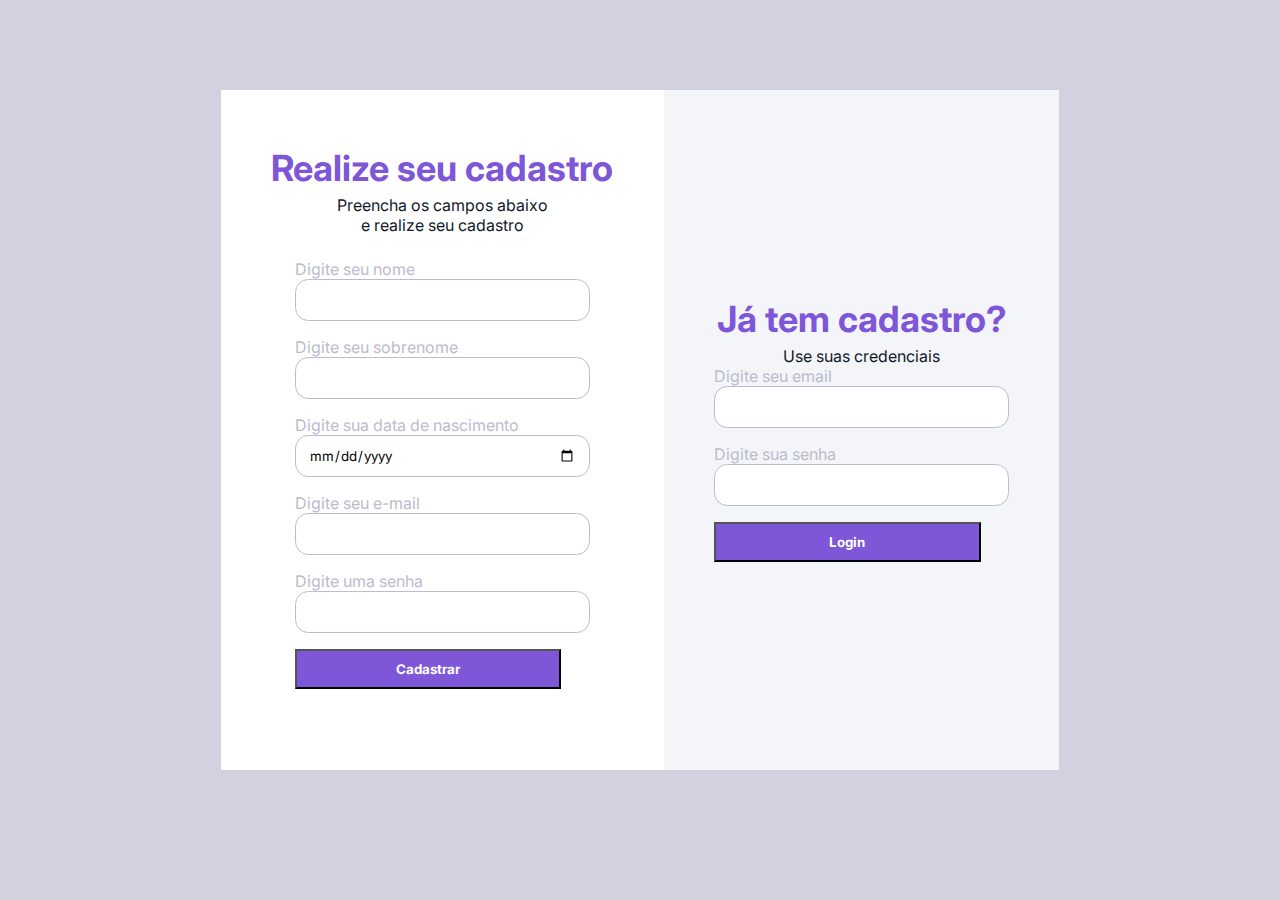
==== index.html @ 94edb0b6 "rename index" ====
<!DOCTYPE html>
<html lang="pt-br">
<head>
    <meta charset="UTF-8">
    <meta http-equiv="X-UA-Compatible" content="IE=edge">
    <meta name="viewport" content="width=,, initial-scale=1.0">
    <link rel="stylesheet" href="./css/signup_style.css">
    <title>Cadastre-se</title>

    <link rel="preconnect" href="https://fonts.googleapis.com">
    <link rel="preconnect" href="https://fonts.gstatic.com" crossorigin>
    <link href="https://fonts.googleapis.com/css2?family=Inter:wght@400;700&display=swap" rel="stylesheet">

</head>
<body>
    
    <main class="container flex">
        <section class="cadastro flex">
            <div class="title"><h1>Realize seu cadastro</h1></div>
            <div class="subtitle"><p>Preencha os campos abaixo<br> e realize seu cadastro</p></div>
            <section class="signup-form flex">
                <form action="#" method="post">
                    <div class="name-field">
                        <label for="name-field">Digite seu nome</label><br>
                        <input type="text" id="name-field">
                    </div>
                    <div class="last-name-field">
                        <label for="last-name-field">Digite seu sobrenome</label><br>
                        <input type="text" id="last-name-field">
                    </div>
                    <div class="birth-field">
                        <label for="birth-field">Digite sua data de nascimento</label><br>
                        <input type="date" id="birth-field">
                    </div>
                    <div class="mail-field">
                        <label for="mail-field">Digite seu e-mail</label><br>
                        <input type="text" id="mail-field">
                    </div>
                    <div class="pass-field">
                        <label for="pass-field">Digite uma senha</label><br>
                        <input type="password" id="pass-field">
                    </div>
                    <div class="button">
                        <button type="submit"><strong>Cadastrar</strong></button>
                    </div>
                </form>
            </section>
        </section>
        <section class="login flex">
            <section class="login-form">
                <div class="title"><h1>Já tem cadastro?</h1></div>
                <div class="subtitle"><p>Use suas credenciais</p></div>
                <form action="#" method="post">
                    <div class="mail-field">
                        <label for="mail-field">Digite seu email</label><br>
                        <input type="text" id="mail-field">
                    </div>
                    <div class="pass-field">
                        <label for="pass-field">Digite sua senha</label><br>
                        <input type="password" id="pass-field">
                    </div>
                    <div class="button">
                        <button type="submit"><strong>Login</strong></button>
                    </div>
                </form>
            </section>
        </section>
    </main>

</body>
</html>
---- css/signup_style.css ----
* {
    margin: 0;
    padding: 0;
    font-family: 'Inter', 'sans-serif';
}

/* Cores:
Botões: #7E56D8
Background Body: #D3D0DF
Background Cadastro: #FFFFFF
Background Login: #F3F5F9 
Títulos: #7E56D8
Subtítulos: #121B2A
Label/Rótulos dos campos: #BCBCCE
Borda: #BCBCCE */

body{
    background-color: #D3D0DF;
}

.flex {
    display: flex;
}

.title {
    color: #7E56D8;
    text-align: center;
    font-size: 18px;
} .subtitle {
    color: #121B2A;
    text-align: center;
    padding-top: 5px;
} 

.container {
    max-width: 1000px;
    align-items: center;
    justify-content: center;
    margin: 7% auto;
}

.cadastro {
    max-width: 50%;
    height: 30rem;
    background-color: #FFFFFF;
    flex-direction: column;
    align-items: center;
    justify-content: center;
    padding: 100px 50px;
}
.login {
    max-width: 50%;
    height: 30rem;
    background-color: #F3F5F9;
    flex-direction: column;
    align-items: center;
    justify-content: center;
    padding: 100px 50px;
}


.signup-form{
    flex-direction: column;
    padding: 1.5em;
} form div+div {
    padding-top: 1em;
} form .button button {
    background-color: #7E56D8;
    color: #FFFFFF;
    width: 20em;
    height: 3em;
    justify-self: center;
} input{
    border: solid 1px #BCBCCE;
    border-radius: 1em;
    width: 20em;
    height: 2em;
    text-align: justify;
    padding: 0.5em 1em;
} label {
    color: #BCBCCE;
}
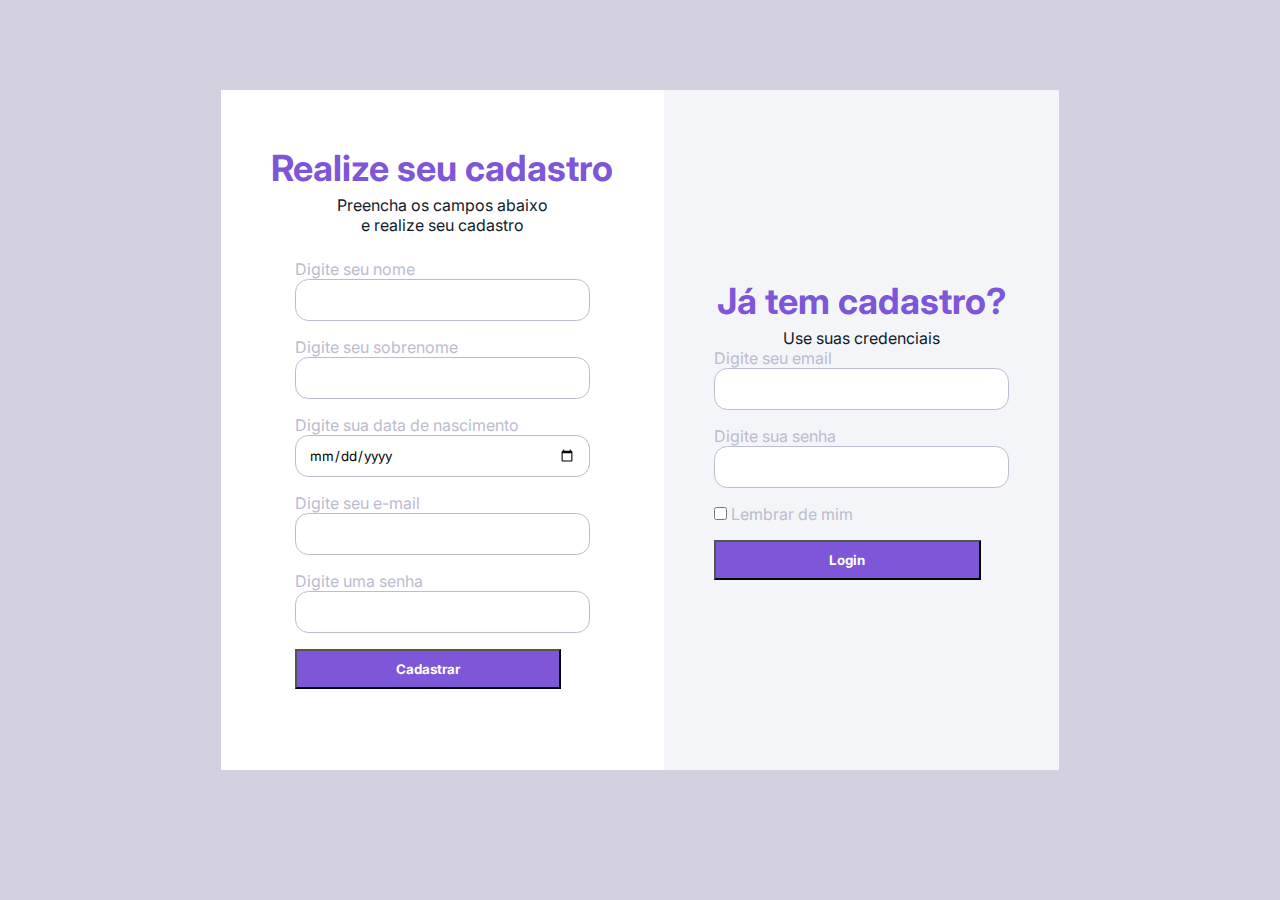
==== commit 42235e06: "Add checkbox" ====
--- a/index.html
+++ b/index.html
@@ -57,7 +57,11 @@
                     </div>
                     <div class="pass-field">
                         <label for="pass-field">Digite sua senha</label><br>
-                        <input type="password" id="pass-field">
+                        <input type="password" name="pass-field" id="pass-field">
+                    </div>
+                    <div class="remember">
+                        <input type="checkbox" name="" id="">
+                        <label for="remember">Lembrar de mim</label>
                     </div>
                     <div class="button">
                         <button type="submit"><strong>Login</strong></button>
--- a/css/signup_style.css
+++ b/css/signup_style.css
@@ -58,7 +58,6 @@
     padding: 100px 50px;
 }
 
-
 .signup-form{
     flex-direction: column;
     padding: 1.5em;
@@ -79,4 +78,12 @@
     padding: 0.5em 1em;
 } label {
     color: #BCBCCE;
+}
+
+.remember label, input[type="checkbox"]{
+    padding: 0;
+    margin: 0;
+    text-align: left;
+    width: 1em;
+    height: 1em;
 }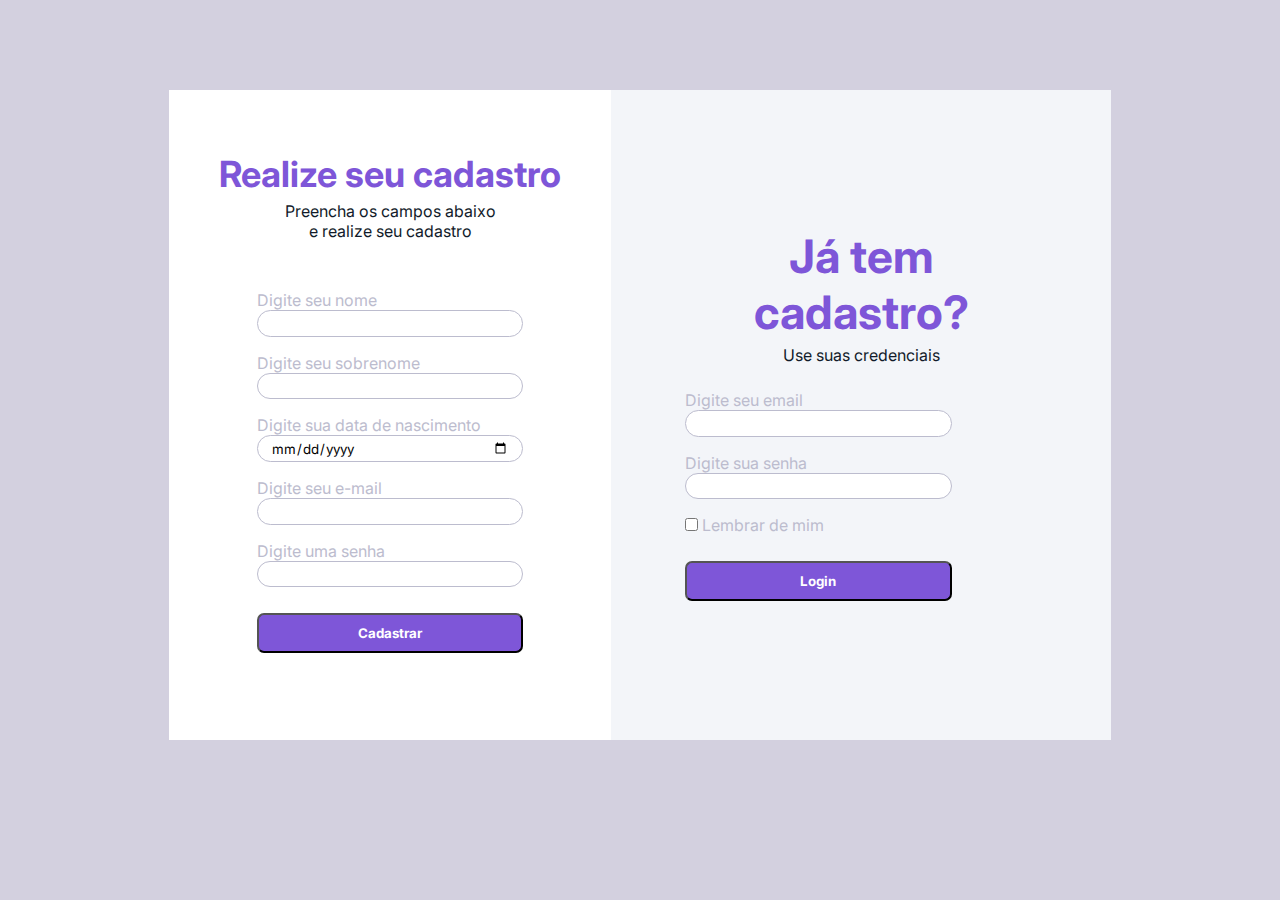
==== commit 851e4559: "feat: bug visual button, height fixo adotado" ====
--- a/index.html
+++ b/index.html
@@ -47,8 +47,8 @@
             </section>
         </section>
         <section class="login flex">
-            <section class="login-form">
-                <div class="title"><h1>Já tem cadastro?</h1></div>
+            <section class="login-form flex">
+                <div class="title" style="font-size: 23px;"><h1>Já tem cadastro?</h1></div>
                 <div class="subtitle"><p>Use suas credenciais</p></div>
                 <form action="#" method="post">
                     <div class="mail-field">
--- a/css/signup_style.css
+++ b/css/signup_style.css
@@ -2,6 +2,7 @@
     margin: 0;
     padding: 0;
     font-family: 'Inter', 'sans-serif';
+    box-sizing: border-box;
 }
 
 /* Cores:
@@ -41,7 +42,7 @@
 
 .cadastro {
     max-width: 50%;
-    height: 30rem;
+    height: 650px;
     background-color: #FFFFFF;
     flex-direction: column;
     align-items: center;
@@ -50,7 +51,7 @@
 }
 .login {
     max-width: 50%;
-    height: 30rem;
+    height: 650px;
     background-color: #F3F5F9;
     flex-direction: column;
     align-items: center;
@@ -58,17 +59,19 @@
     padding: 100px 50px;
 }
 
-.signup-form{
+.signup-form,
+.login-form {
     flex-direction: column;
     padding: 1.5em;
-} form div+div {
+} form div + div {
     padding-top: 1em;
-} form .button button {
+}  form .button button {
     background-color: #7E56D8;
     color: #FFFFFF;
     width: 20em;
     height: 3em;
-    justify-self: center;
+    border-radius: 7px; 
+    margin-top: 10px;  
 } input{
     border: solid 1px #BCBCCE;
     border-radius: 1em;
@@ -80,9 +83,11 @@
     color: #BCBCCE;
 }
 
+form {
+    margin-top: 25px;
+}
+
 .remember label, input[type="checkbox"]{
-    padding: 0;
-    margin: 0;
     text-align: left;
     width: 1em;
     height: 1em;
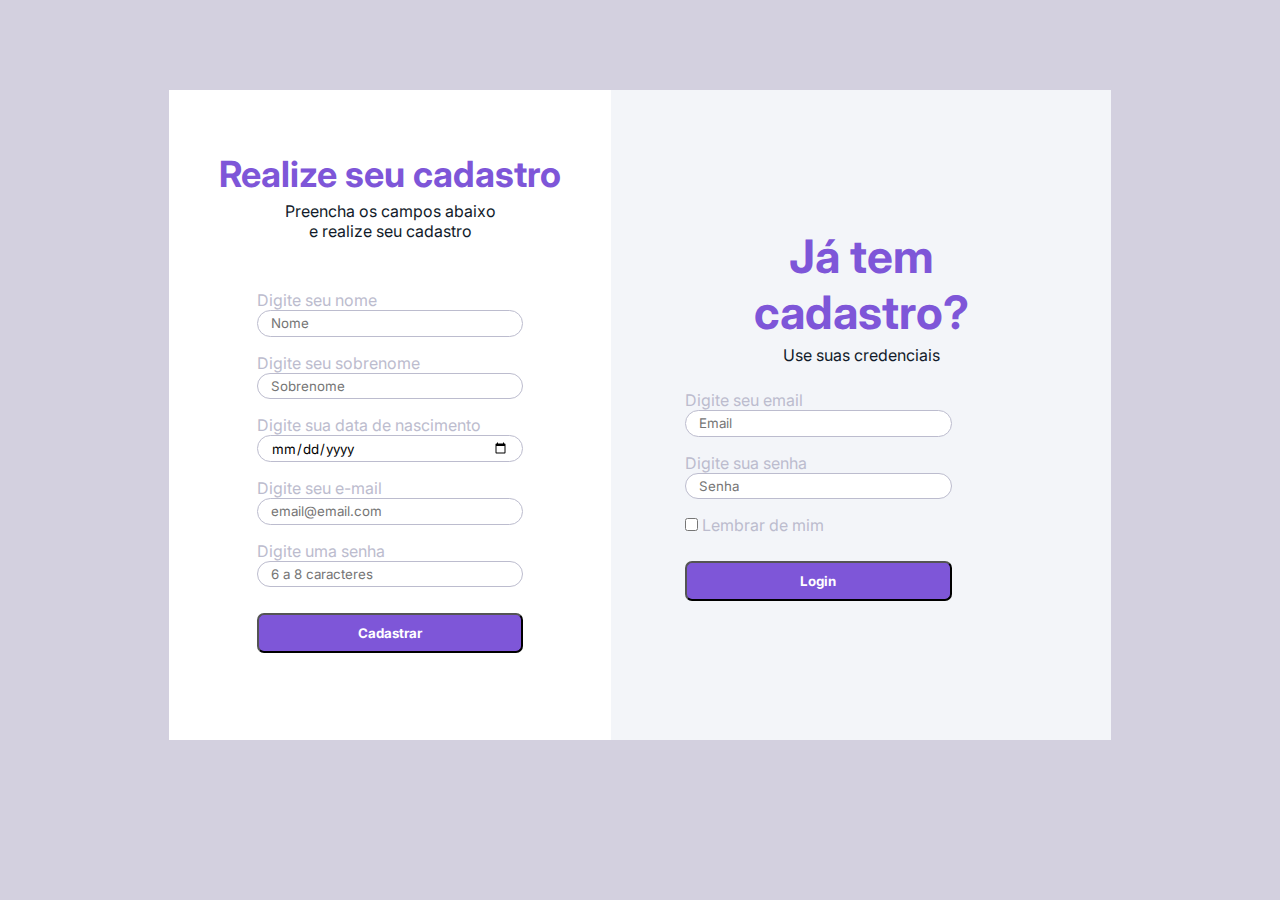
==== commit 2d68eda9: "feat: add regex, placeholder" ====
--- a/index.html
+++ b/index.html
@@ -22,11 +22,11 @@
                 <form action="#" method="post">
                     <div class="name-field">
                         <label for="name-field">Digite seu nome</label><br>
-                        <input type="text" id="name-field">
+                        <input type="text" placeholder="Nome" id="name-field">
                     </div>
                     <div class="last-name-field">
                         <label for="last-name-field">Digite seu sobrenome</label><br>
-                        <input type="text" id="last-name-field">
+                        <input type="text" placeholder="Sobrenome" id="last-name-field">
                     </div>
                     <div class="birth-field">
                         <label for="birth-field">Digite sua data de nascimento</label><br>
@@ -34,11 +34,11 @@
                     </div>
                     <div class="mail-field">
                         <label for="mail-field">Digite seu e-mail</label><br>
-                        <input type="text" id="mail-field">
+                        <input type="text" placeholder="email@email.com" id="mail-field" pattern="/^[a-z0-9.]+@[a-z0-9]+\.[a-z]+\.([a-z]+)?$/i" required="required">
                     </div>
                     <div class="pass-field">
                         <label for="pass-field">Digite uma senha</label><br>
-                        <input type="password" id="pass-field">
+                        <input type="password" placeholder="6 a 8 caracteres" required="required" pattern="[0-9a-zA-Z$*&@#]{6,8}$/" id="pass-field">
                     </div>
                     <div class="button">
                         <button type="submit"><strong>Cadastrar</strong></button>
@@ -53,11 +53,11 @@
                 <form action="#" method="post">
                     <div class="mail-field">
                         <label for="mail-field">Digite seu email</label><br>
-                        <input type="text" id="mail-field">
+                        <input type="text" placeholder="Email" required="required" id="mail-field">
                     </div>
                     <div class="pass-field">
                         <label for="pass-field">Digite sua senha</label><br>
-                        <input type="password" name="pass-field" id="pass-field">
+                        <input type="password" placeholder="Senha" required="required" name="pass-field" id="pass-field">
                     </div>
                     <div class="remember">
                         <input type="checkbox" name="" id="">
